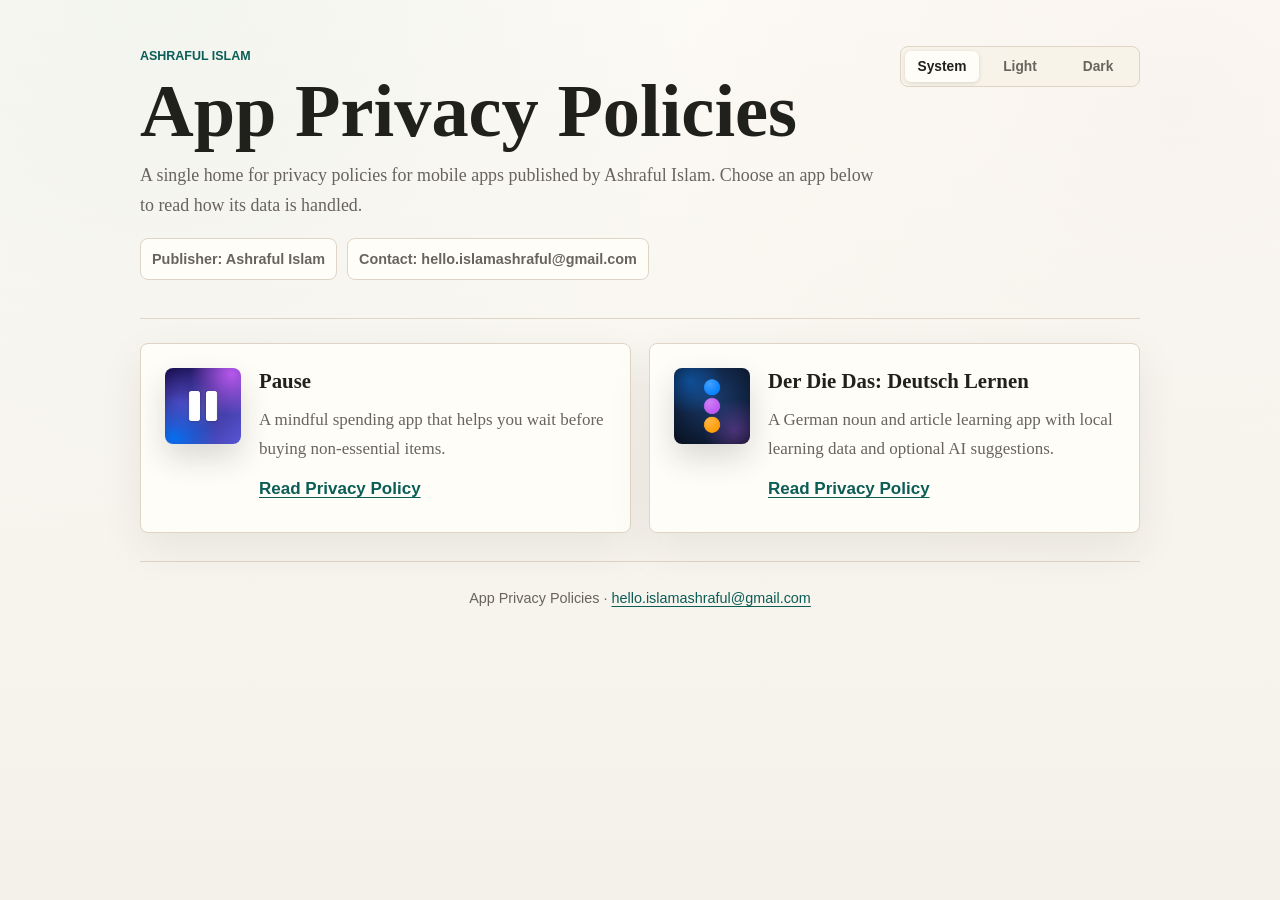
==== index.html @ 32242d3b "Init" ====
<!DOCTYPE html>
<html lang="en">
<head>
  <meta charset="UTF-8" />
  <meta name="viewport" content="width=device-width, initial-scale=1.0" />
  <meta name="description" content="Privacy policies for apps published by Ashraful Islam." />
  <title>App Privacy Policies | Ashraful Islam</title>
  <link rel="stylesheet" href="assets/styles.css" />
  <link rel="icon" href="assets/pause-icon.png" />
  <script>
    (function () {
      try {
        var savedTheme = localStorage.getItem("privacyPoliciesTheme");
        if (savedTheme === "light" || savedTheme === "dark") {
          document.documentElement.dataset.theme = savedTheme;
        }
      } catch (_error) {}
    })();
  </script>
</head>
<body>
  <main class="page">
    <header class="site-header">
      <div>
        <p class="eyebrow">Ashraful Islam</p>
        <h1>App Privacy Policies</h1>
        <p class="lead">
          A single home for privacy policies for mobile apps published by Ashraful Islam.
          Choose an app below to read how its data is handled.
        </p>
        <div class="meta-row" aria-label="Contact details">
          <span class="meta-pill">Publisher: Ashraful Islam</span>
          <span class="meta-pill">Contact: hello.islamashraful@gmail.com</span>
        </div>
      </div>
      <div class="theme-control" role="group" aria-label="Color theme">
        <button type="button" data-theme-option="system" aria-pressed="true">System</button>
        <button type="button" data-theme-option="light" aria-pressed="false">Light</button>
        <button type="button" data-theme-option="dark" aria-pressed="false">Dark</button>
      </div>
    </header>

    <section class="directory-grid" aria-label="Available privacy policies">
      <div class="app-card">
        <img src="assets/pause-icon.png" width="76" height="76" alt="Pause app icon" />
        <div>
          <h2>Pause</h2>
          <p>
            A mindful spending app that helps you wait before buying non-essential items.
          </p>
          <a class="app-card-link" href="pause/">Read Privacy Policy</a>
        </div>
      </div>

      <div class="app-card">
        <img src="assets/der-die-das-icon.png" width="76" height="76" alt="Der Die Das app icon" />
        <div>
          <h2>Der Die Das: Deutsch Lernen</h2>
          <p>
            A German noun and article learning app with local learning data and optional AI suggestions.
          </p>
          <a class="app-card-link" href="der-die-das/">Read Privacy Policy</a>
        </div>
      </div>
    </section>

    <footer class="footer">
      App Privacy Policies · <a href="mailto:hello.islamashraful@gmail.com">hello.islamashraful@gmail.com</a>
    </footer>
  </main>
  <script src="assets/theme.js"></script>
</body>
</html>
---- assets/styles.css ----
:root {
  color-scheme: light dark;
  --page: #f4f1ea;
  --paper: #fffdf8;
  --paper-soft: #f8f3e9;
  --ink: #20201d;
  --muted: #68645d;
  --line: #ded5c6;
  --accent: #0f766e;
  --accent-strong: #0b5d56;
  --accent-soft: #d9efe9;
  --rose: #9f3a4a;
  --blue: #315f91;
  --shadow: 0 28px 80px rgba(46, 39, 29, 0.13);
  --radius: 8px;
  --font-body: Charter, "Bitstream Charter", "Sitka Text", Cambria, serif;
  --font-ui: Avenir Next, Avenir, "Segoe UI", sans-serif;
}

:root[data-theme="dark"] {
  color-scheme: dark;
  --page: #181713;
  --paper: #24211c;
  --paper-soft: #1e1c18;
  --ink: #f5efe4;
  --muted: #b9b0a3;
  --line: #463f34;
  --accent: #75c7b5;
  --accent-strong: #a2dfd2;
  --accent-soft: #163c36;
  --rose: #e2909d;
  --blue: #9cc5ee;
  --shadow: 0 28px 80px rgba(0, 0, 0, 0.34);
}

@media (prefers-color-scheme: dark) {
  :root:not([data-theme="light"]) {
    color-scheme: dark;
    --page: #181713;
    --paper: #24211c;
    --paper-soft: #1e1c18;
    --ink: #f5efe4;
    --muted: #b9b0a3;
    --line: #463f34;
    --accent: #75c7b5;
    --accent-strong: #a2dfd2;
    --accent-soft: #163c36;
    --rose: #e2909d;
    --blue: #9cc5ee;
    --shadow: 0 28px 80px rgba(0, 0, 0, 0.34);
  }
}

*,
*::before,
*::after {
  box-sizing: border-box;
}

html {
  min-height: 100%;
  background: var(--page);
}

body {
  margin: 0;
  min-height: 100vh;
  color: var(--ink);
  background:
    linear-gradient(180deg, rgba(255, 253, 248, 0.72), rgba(244, 241, 234, 0.9)),
    radial-gradient(circle at 12% 0%, rgba(15, 118, 110, 0.14), transparent 34rem),
    radial-gradient(circle at 92% 12%, rgba(159, 58, 74, 0.11), transparent 32rem),
    var(--page);
  font-family: var(--font-body);
  font-size: 17px;
  line-height: 1.68;
}

:root[data-theme="dark"] body {
  background:
    linear-gradient(180deg, rgba(24, 23, 19, 0.92), rgba(24, 23, 19, 0.98)),
    radial-gradient(circle at 12% 0%, rgba(117, 199, 181, 0.12), transparent 34rem),
    radial-gradient(circle at 92% 12%, rgba(226, 144, 157, 0.1), transparent 32rem),
    var(--page);
}

@media (prefers-color-scheme: dark) {
  :root:not([data-theme="light"]) body {
    background:
      linear-gradient(180deg, rgba(24, 23, 19, 0.92), rgba(24, 23, 19, 0.98)),
      radial-gradient(circle at 12% 0%, rgba(117, 199, 181, 0.12), transparent 34rem),
      radial-gradient(circle at 92% 12%, rgba(226, 144, 157, 0.1), transparent 32rem),
      var(--page);
  }
}

a {
  color: var(--accent-strong);
  text-decoration-thickness: 0.08em;
  text-underline-offset: 0.18em;
}

a:hover {
  color: var(--rose);
}

.page {
  width: min(100%, 1040px);
  margin: 0 auto;
  padding: 46px 20px 56px;
}

.site-header {
  display: grid;
  grid-template-columns: 1fr auto;
  gap: 22px;
  align-items: start;
  padding-bottom: 28px;
}

.back-link,
.eyebrow,
.meta-label,
.summary-label,
.button-link,
.theme-control button,
.app-card-link {
  font-family: var(--font-ui);
}

.back-link {
  display: inline-flex;
  width: fit-content;
  margin-bottom: 18px;
  color: var(--muted);
  font-size: 0.92rem;
  font-weight: 700;
  text-decoration: none;
}

.back-link:hover {
  color: var(--accent-strong);
  text-decoration: underline;
}

.eyebrow {
  margin: 0 0 8px;
  color: var(--accent-strong);
  font-size: 0.78rem;
  font-weight: 800;
  letter-spacing: 0;
  text-transform: uppercase;
}

h1,
h2,
h3,
p {
  margin-top: 0;
}

h1 {
  max-width: 820px;
  margin-bottom: 12px;
  font-size: clamp(2.3rem, 6vw, 4.65rem);
  line-height: 0.98;
  letter-spacing: 0;
}

h2 {
  margin-bottom: 12px;
  font-size: 1.3rem;
  line-height: 1.25;
  letter-spacing: 0;
}

h3 {
  margin-bottom: 8px;
  font-size: 1.02rem;
  line-height: 1.3;
  letter-spacing: 0;
}

.lead {
  max-width: 760px;
  margin-bottom: 0;
  color: var(--muted);
  font-size: 1.12rem;
}

.theme-control {
  display: inline-grid;
  grid-template-columns: repeat(3, 1fr);
  gap: 4px;
  padding: 4px;
  border: 1px solid var(--line);
  border-radius: var(--radius);
  background: color-mix(in srgb, var(--paper-soft) 84%, transparent);
}

.theme-control button {
  min-width: 74px;
  border: 0;
  border-radius: 6px;
  padding: 8px 10px;
  color: var(--muted);
  background: transparent;
  font-size: 0.86rem;
  font-weight: 800;
  cursor: pointer;
}

.theme-control button[aria-pressed="true"] {
  color: var(--ink);
  background: var(--paper);
  box-shadow: 0 1px 4px rgba(0, 0, 0, 0.13);
}

.theme-control button:focus-visible,
a:focus-visible {
  outline: 2px solid var(--accent);
  outline-offset: 3px;
}

.surface {
  overflow: hidden;
  border: 1px solid var(--line);
  border-radius: var(--radius);
  background: color-mix(in srgb, var(--paper) 96%, transparent);
  box-shadow: var(--shadow);
}

.directory-grid {
  display: grid;
  grid-template-columns: repeat(2, minmax(0, 1fr));
  gap: 18px;
  margin-top: 30px;
}

.app-card {
  display: grid;
  grid-template-columns: auto 1fr;
  gap: 18px;
  padding: 24px;
  min-height: 190px;
  border: 1px solid var(--line);
  border-radius: var(--radius);
  background: var(--paper);
  color: inherit;
  box-shadow: 0 16px 44px rgba(46, 39, 29, 0.08);
}

.app-card:hover {
  border-color: color-mix(in srgb, var(--accent) 48%, var(--line));
  color: inherit;
  transform: translateY(-1px);
}

.app-card img,
.policy-icon {
  width: 76px;
  height: 76px;
  border-radius: 8px;
  box-shadow: 0 14px 30px rgba(32, 32, 29, 0.16);
}

.app-card p {
  margin-bottom: 12px;
  color: var(--muted);
}

.app-card-link {
  color: var(--accent-strong);
  font-weight: 800;
}

.policy-hero {
  display: grid;
  grid-template-columns: auto 1fr;
  gap: 20px;
  align-items: center;
  padding-bottom: 28px;
}

.policy-card {
  margin-top: 4px;
}

.summary {
  display: grid;
  grid-template-columns: repeat(3, 1fr);
  border-bottom: 1px solid var(--line);
  background: var(--paper-soft);
}

.summary-item {
  padding: 18px 20px;
  border-right: 1px solid var(--line);
}

.summary-item:last-child {
  border-right: 0;
}

.summary-label {
  display: block;
  color: var(--muted);
  font-size: 0.78rem;
  font-weight: 800;
}

.summary-value {
  display: block;
  margin-top: 2px;
  color: var(--ink);
  font-weight: 800;
}

.policy-content {
  padding: 36px;
}

.notice {
  display: inline-flex;
  align-items: center;
  gap: 9px;
  margin-bottom: 22px;
  border-radius: var(--radius);
  padding: 9px 12px;
  background: var(--accent-soft);
  color: var(--accent-strong);
  font-family: var(--font-ui);
  font-size: 0.9rem;
  font-weight: 800;
}

.notice::before {
  content: "";
  width: 9px;
  height: 9px;
  flex: 0 0 auto;
  border-radius: 999px;
  background: var(--accent);
}

section {
  margin-top: 24px;
  padding-top: 24px;
  border-top: 1px solid var(--line);
}

section:first-of-type {
  margin-top: 10px;
}

ul {
  margin: 10px 0 0;
  padding-left: 1.25rem;
}

li {
  margin-bottom: 9px;
  padding-left: 3px;
}

.meta-row {
  display: flex;
  flex-wrap: wrap;
  gap: 10px;
  margin-top: 18px;
}

.meta-pill {
  border: 1px solid var(--line);
  border-radius: var(--radius);
  padding: 8px 11px;
  background: var(--paper);
  color: var(--muted);
  font-family: var(--font-ui);
  font-size: 0.9rem;
  font-weight: 700;
}

.footer {
  margin-top: 28px;
  padding-top: 24px;
  border-top: 1px solid var(--line);
  color: var(--muted);
  font-family: var(--font-ui);
  font-size: 0.9rem;
  text-align: center;
}

@media (max-width: 760px) {
  body {
    font-size: 16px;
  }

  .page {
    padding: 28px 14px 40px;
  }

  .site-header,
  .policy-hero,
  .directory-grid {
    grid-template-columns: 1fr;
  }

  .theme-control {
    width: 100%;
  }

  .theme-control button {
    min-width: 0;
  }

  .directory-grid {
    gap: 14px;
  }

  .app-card {
    grid-template-columns: 1fr;
    min-height: auto;
    padding: 20px;
  }

  .summary {
    grid-template-columns: 1fr;
  }

  .summary-item {
    border-right: 0;
    border-bottom: 1px solid var(--line);
  }

  .summary-item:last-child {
    border-bottom: 0;
  }

  .policy-content {
    padding: 24px 18px;
  }
}
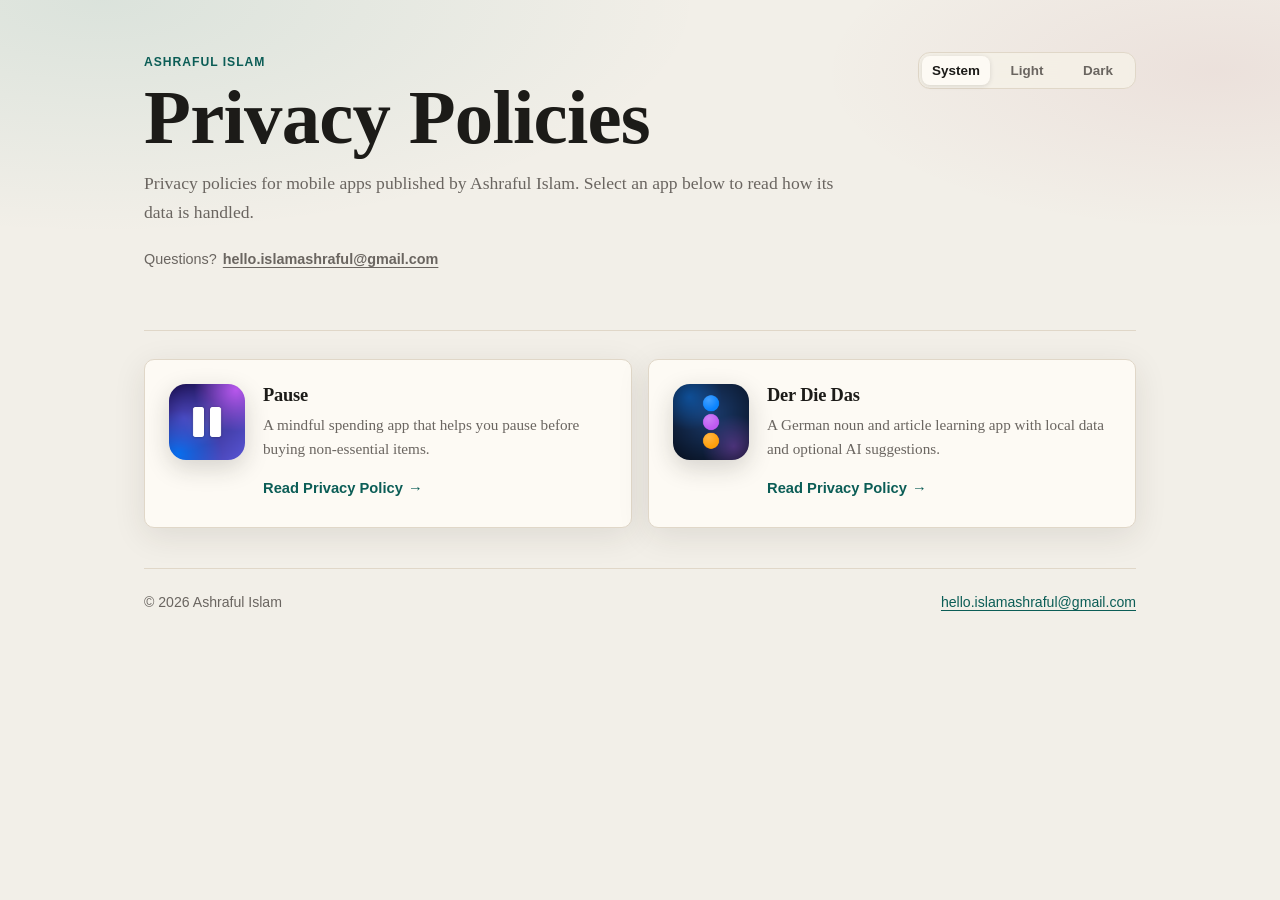
==== commit 595f33db: "Update privacy policy content and improve site structure. Changed header titles for clarity, added c" ====
--- a/index.html
+++ b/index.html
@@ -23,15 +23,15 @@
     <header class="site-header">
       <div>
         <p class="eyebrow">Ashraful Islam</p>
-        <h1>App Privacy Policies</h1>
+        <h1>Privacy Policies</h1>
         <p class="lead">
-          A single home for privacy policies for mobile apps published by Ashraful Islam.
-          Choose an app below to read how its data is handled.
+          Privacy policies for mobile apps published by Ashraful Islam.
+          Select an app below to read how its data is handled.
         </p>
-        <div class="meta-row" aria-label="Contact details">
-          <span class="meta-pill">Publisher: Ashraful Islam</span>
-          <span class="meta-pill">Contact: hello.islamashraful@gmail.com</span>
-        </div>
+        <p class="contact-row">
+          Questions?
+          <a href="mailto:hello.islamashraful@gmail.com">hello.islamashraful@gmail.com</a>
+        </p>
       </div>
       <div class="theme-control" role="group" aria-label="Color theme">
         <button type="button" data-theme-option="system" aria-pressed="true">System</button>
@@ -45,27 +45,28 @@
         <img src="assets/pause-icon.png" width="76" height="76" alt="Pause app icon" />
         <div>
           <h2>Pause</h2>
-          <p>
-            A mindful spending app that helps you wait before buying non-essential items.
-          </p>
-          <a class="app-card-link" href="pause/">Read Privacy Policy</a>
+          <p>A mindful spending app that helps you pause before buying non-essential items.</p>
+          <a class="app-card-link" href="pause/">
+            Read Privacy Policy <span class="arrow" aria-hidden="true">→</span>
+          </a>
         </div>
       </div>
 
       <div class="app-card">
         <img src="assets/der-die-das-icon.png" width="76" height="76" alt="Der Die Das app icon" />
         <div>
-          <h2>Der Die Das: Deutsch Lernen</h2>
-          <p>
-            A German noun and article learning app with local learning data and optional AI suggestions.
-          </p>
-          <a class="app-card-link" href="der-die-das/">Read Privacy Policy</a>
+          <h2>Der Die Das</h2>
+          <p>A German noun and article learning app with local data and optional AI suggestions.</p>
+          <a class="app-card-link" href="der-die-das/">
+            Read Privacy Policy <span class="arrow" aria-hidden="true">→</span>
+          </a>
         </div>
       </div>
     </section>
 
-    <footer class="footer">
-      App Privacy Policies · <a href="mailto:hello.islamashraful@gmail.com">hello.islamashraful@gmail.com</a>
+    <footer class="site-footer">
+      <span>© 2026 Ashraful Islam</span>
+      <a href="mailto:hello.islamashraful@gmail.com">hello.islamashraful@gmail.com</a>
     </footer>
   </main>
   <script src="assets/theme.js"></script>
--- a/assets/styles.css
+++ b/assets/styles.css
@@ -1,53 +1,56 @@
 :root {
   color-scheme: light dark;
-  --page: #f4f1ea;
-  --paper: #fffdf8;
-  --paper-soft: #f8f3e9;
-  --ink: #20201d;
-  --muted: #68645d;
-  --line: #ded5c6;
+  --page: #f2efe8;
+  --paper: #fdfaf4;
+  --paper-soft: #f6f2e8;
+  --ink: #1c1b18;
+  --muted: #6a6560;
+  --line: #e0d7c8;
   --accent: #0f766e;
   --accent-strong: #0b5d56;
-  --accent-soft: #d9efe9;
+  --accent-soft: #daeee9;
   --rose: #9f3a4a;
-  --blue: #315f91;
-  --shadow: 0 28px 80px rgba(46, 39, 29, 0.13);
-  --radius: 8px;
+  --shadow-sm: 0 2px 8px rgba(46, 39, 29, 0.07);
+  --shadow-md: 0 8px 32px rgba(46, 39, 29, 0.1);
+  --shadow-lg: 0 24px 72px rgba(46, 39, 29, 0.12);
+  --radius: 10px;
   --font-body: Charter, "Bitstream Charter", "Sitka Text", Cambria, serif;
   --font-ui: Avenir Next, Avenir, "Segoe UI", sans-serif;
 }
 
 :root[data-theme="dark"] {
   color-scheme: dark;
-  --page: #181713;
-  --paper: #24211c;
-  --paper-soft: #1e1c18;
-  --ink: #f5efe4;
-  --muted: #b9b0a3;
-  --line: #463f34;
-  --accent: #75c7b5;
-  --accent-strong: #a2dfd2;
-  --accent-soft: #163c36;
-  --rose: #e2909d;
-  --blue: #9cc5ee;
-  --shadow: 0 28px 80px rgba(0, 0, 0, 0.34);
+  --page: #161512;
+  --paper: #211f1a;
+  --paper-soft: #1b1916;
+  --ink: #f2ece0;
+  --muted: #b5ada0;
+  --line: #3e3830;
+  --accent: #6dc4b2;
+  --accent-strong: #95d9cc;
+  --accent-soft: #14352f;
+  --rose: #de8d9b;
+  --shadow-sm: 0 2px 8px rgba(0, 0, 0, 0.2);
+  --shadow-md: 0 8px 32px rgba(0, 0, 0, 0.28);
+  --shadow-lg: 0 24px 72px rgba(0, 0, 0, 0.38);
 }
 
 @media (prefers-color-scheme: dark) {
   :root:not([data-theme="light"]) {
     color-scheme: dark;
-    --page: #181713;
-    --paper: #24211c;
-    --paper-soft: #1e1c18;
-    --ink: #f5efe4;
-    --muted: #b9b0a3;
-    --line: #463f34;
-    --accent: #75c7b5;
-    --accent-strong: #a2dfd2;
-    --accent-soft: #163c36;
-    --rose: #e2909d;
-    --blue: #9cc5ee;
-    --shadow: 0 28px 80px rgba(0, 0, 0, 0.34);
+    --page: #161512;
+    --paper: #211f1a;
+    --paper-soft: #1b1916;
+    --ink: #f2ece0;
+    --muted: #b5ada0;
+    --line: #3e3830;
+    --accent: #6dc4b2;
+    --accent-strong: #95d9cc;
+    --accent-soft: #14352f;
+    --rose: #de8d9b;
+    --shadow-sm: 0 2px 8px rgba(0, 0, 0, 0.2);
+    --shadow-md: 0 8px 32px rgba(0, 0, 0, 0.28);
+    --shadow-lg: 0 24px 72px rgba(0, 0, 0, 0.38);
   }
 }
 
@@ -67,62 +70,76 @@
   min-height: 100vh;
   color: var(--ink);
   background:
-    linear-gradient(180deg, rgba(255, 253, 248, 0.72), rgba(244, 241, 234, 0.9)),
-    radial-gradient(circle at 12% 0%, rgba(15, 118, 110, 0.14), transparent 34rem),
-    radial-gradient(circle at 92% 12%, rgba(159, 58, 74, 0.11), transparent 32rem),
+    radial-gradient(ellipse 90% 50% at 8% 0%, rgba(15, 118, 110, 0.1), transparent 52%),
+    radial-gradient(ellipse 70% 40% at 95% 8%, rgba(159, 58, 74, 0.08), transparent 44%),
     var(--page);
   font-family: var(--font-body);
   font-size: 17px;
-  line-height: 1.68;
-}
-
-:root[data-theme="dark"] body {
-  background:
-    linear-gradient(180deg, rgba(24, 23, 19, 0.92), rgba(24, 23, 19, 0.98)),
-    radial-gradient(circle at 12% 0%, rgba(117, 199, 181, 0.12), transparent 34rem),
-    radial-gradient(circle at 92% 12%, rgba(226, 144, 157, 0.1), transparent 32rem),
-    var(--page);
-}
-
+  line-height: 1.7;
+}
+
+:root[data-theme="dark"] body,
 @media (prefers-color-scheme: dark) {
   :root:not([data-theme="light"]) body {
     background:
-      linear-gradient(180deg, rgba(24, 23, 19, 0.92), rgba(24, 23, 19, 0.98)),
-      radial-gradient(circle at 12% 0%, rgba(117, 199, 181, 0.12), transparent 34rem),
-      radial-gradient(circle at 92% 12%, rgba(226, 144, 157, 0.1), transparent 32rem),
+      radial-gradient(ellipse 90% 50% at 8% 0%, rgba(109, 196, 178, 0.08), transparent 52%),
+      radial-gradient(ellipse 70% 40% at 95% 8%, rgba(222, 141, 155, 0.07), transparent 44%),
       var(--page);
   }
 }
 
+:root[data-theme="dark"] body {
+  background:
+    radial-gradient(ellipse 90% 50% at 8% 0%, rgba(109, 196, 178, 0.08), transparent 52%),
+    radial-gradient(ellipse 70% 40% at 95% 8%, rgba(222, 141, 155, 0.07), transparent 44%),
+    var(--page);
+}
+
 a {
   color: var(--accent-strong);
   text-decoration-thickness: 0.08em;
-  text-underline-offset: 0.18em;
+  text-underline-offset: 0.2em;
+  transition: color 0.15s ease;
 }
 
 a:hover {
   color: var(--rose);
 }
+
+code {
+  font-family: ui-monospace, "SF Mono", "Fira Code", Menlo, monospace;
+  font-size: 0.86em;
+  padding: 2px 6px;
+  border-radius: 5px;
+  background: var(--paper-soft);
+  border: 1px solid var(--line);
+  color: var(--ink);
+}
+
+/* ── Layout ─────────────────────────────────────────────── */
 
 .page {
   width: min(100%, 1040px);
   margin: 0 auto;
-  padding: 46px 20px 56px;
-}
+  padding: 52px 24px 64px;
+}
+
+/* ── Site header ─────────────────────────────────────────── */
 
 .site-header {
   display: grid;
   grid-template-columns: 1fr auto;
-  gap: 22px;
+  gap: 24px;
   align-items: start;
-  padding-bottom: 28px;
-}
+  padding-bottom: 32px;
+}
+
+/* ── Typography ──────────────────────────────────────────── */
 
 .back-link,
 .eyebrow,
 .meta-label,
 .summary-label,
-.button-link,
 .theme-control button,
 .app-card-link {
   font-family: var(--font-ui);
@@ -130,25 +147,33 @@
 
 .back-link {
   display: inline-flex;
+  align-items: center;
+  gap: 6px;
   width: fit-content;
-  margin-bottom: 18px;
-  color: var(--muted);
-  font-size: 0.92rem;
+  margin-bottom: 20px;
+  color: var(--muted);
+  font-size: 0.88rem;
   font-weight: 700;
   text-decoration: none;
+  transition: color 0.15s ease;
+}
+
+.back-link::before {
+  content: "←";
+  font-size: 1em;
+  line-height: 1;
 }
 
 .back-link:hover {
   color: var(--accent-strong);
-  text-decoration: underline;
 }
 
 .eyebrow {
   margin: 0 0 8px;
   color: var(--accent-strong);
-  font-size: 0.78rem;
+  font-size: 0.76rem;
   font-weight: 800;
-  letter-spacing: 0;
+  letter-spacing: 0.08em;
   text-transform: uppercase;
 }
 
@@ -161,130 +186,205 @@
 
 h1 {
   max-width: 820px;
-  margin-bottom: 12px;
-  font-size: clamp(2.3rem, 6vw, 4.65rem);
-  line-height: 0.98;
-  letter-spacing: 0;
+  margin-bottom: 14px;
+  font-size: clamp(2.4rem, 6vw, 4.8rem);
+  line-height: 0.97;
+  letter-spacing: -0.01em;
 }
 
 h2 {
-  margin-bottom: 12px;
-  font-size: 1.3rem;
+  margin-bottom: 10px;
+  font-size: 1.28rem;
   line-height: 1.25;
-  letter-spacing: 0;
+  letter-spacing: -0.01em;
 }
 
 h3 {
-  margin-bottom: 8px;
-  font-size: 1.02rem;
-  line-height: 1.3;
-  letter-spacing: 0;
+  margin-bottom: 6px;
+  font-size: 1rem;
+  font-weight: 700;
+  line-height: 1.35;
+  color: var(--ink);
 }
 
 .lead {
-  max-width: 760px;
+  max-width: 720px;
   margin-bottom: 0;
   color: var(--muted);
-  font-size: 1.12rem;
-}
+  font-size: 1.1rem;
+  line-height: 1.65;
+}
+
+/* ── Theme switcher ──────────────────────────────────────── */
 
 .theme-control {
   display: inline-grid;
   grid-template-columns: repeat(3, 1fr);
-  gap: 4px;
-  padding: 4px;
+  gap: 3px;
+  padding: 3px;
   border: 1px solid var(--line);
-  border-radius: var(--radius);
-  background: color-mix(in srgb, var(--paper-soft) 84%, transparent);
+  border-radius: calc(var(--radius) + 2px);
+  background: color-mix(in srgb, var(--paper-soft) 80%, transparent);
+  backdrop-filter: blur(8px);
 }
 
 .theme-control button {
-  min-width: 74px;
+  min-width: 68px;
   border: 0;
-  border-radius: 6px;
-  padding: 8px 10px;
+  border-radius: 8px;
+  padding: 7px 10px;
   color: var(--muted);
   background: transparent;
-  font-size: 0.86rem;
+  font-size: 0.84rem;
   font-weight: 800;
   cursor: pointer;
+  transition: background 0.15s ease, color 0.15s ease, box-shadow 0.15s ease;
 }
 
 .theme-control button[aria-pressed="true"] {
   color: var(--ink);
   background: var(--paper);
-  box-shadow: 0 1px 4px rgba(0, 0, 0, 0.13);
+  box-shadow: 0 1px 5px rgba(0, 0, 0, 0.12);
 }
 
 .theme-control button:focus-visible,
 a:focus-visible {
   outline: 2px solid var(--accent);
   outline-offset: 3px;
-}
+  border-radius: 3px;
+}
+
+/* ── Surface / card shell ────────────────────────────────── */
 
 .surface {
   overflow: hidden;
   border: 1px solid var(--line);
   border-radius: var(--radius);
-  background: color-mix(in srgb, var(--paper) 96%, transparent);
-  box-shadow: var(--shadow);
-}
+  background: color-mix(in srgb, var(--paper) 97%, transparent);
+  box-shadow: var(--shadow-lg);
+}
+
+/* ── Home — directory grid ───────────────────────────────── */
 
 .directory-grid {
   display: grid;
   grid-template-columns: repeat(2, minmax(0, 1fr));
-  gap: 18px;
-  margin-top: 30px;
+  gap: 16px;
+  margin-top: 32px;
 }
 
 .app-card {
+  position: relative;
   display: grid;
   grid-template-columns: auto 1fr;
   gap: 18px;
+  align-items: start;
   padding: 24px;
-  min-height: 190px;
   border: 1px solid var(--line);
   border-radius: var(--radius);
   background: var(--paper);
   color: inherit;
-  box-shadow: 0 16px 44px rgba(46, 39, 29, 0.08);
+  box-shadow: var(--shadow-md);
+  transition:
+    transform 0.2s ease,
+    box-shadow 0.2s ease,
+    border-color 0.2s ease;
 }
 
 .app-card:hover {
-  border-color: color-mix(in srgb, var(--accent) 48%, var(--line));
+  transform: translateY(-2px);
+  box-shadow: var(--shadow-lg);
+  border-color: color-mix(in srgb, var(--accent) 40%, var(--line));
   color: inherit;
-  transform: translateY(-1px);
 }
 
 .app-card img,
 .policy-icon {
   width: 76px;
   height: 76px;
-  border-radius: 8px;
-  box-shadow: 0 14px 30px rgba(32, 32, 29, 0.16);
+  border-radius: 17px;
+  box-shadow: 0 8px 24px rgba(32, 32, 29, 0.18);
+  flex-shrink: 0;
+}
+
+.app-card h2 {
+  margin-bottom: 6px;
+  font-size: 1.15rem;
 }
 
 .app-card p {
-  margin-bottom: 12px;
-  color: var(--muted);
+  margin-bottom: 14px;
+  color: var(--muted);
+  font-size: 0.95rem;
+  line-height: 1.55;
 }
 
 .app-card-link {
+  display: inline-flex;
+  align-items: center;
+  gap: 5px;
   color: var(--accent-strong);
   font-weight: 800;
-}
+  font-size: 0.92rem;
+  text-decoration: none;
+  transition: gap 0.15s ease, color 0.15s ease;
+}
+
+.app-card-link::after {
+  content: "";
+  position: absolute;
+  inset: 0;
+  border-radius: var(--radius);
+}
+
+.app-card-link .arrow {
+  transition: transform 0.15s ease;
+}
+
+.app-card:hover .app-card-link {
+  color: var(--accent-strong);
+}
+
+.app-card:hover .arrow {
+  transform: translateX(3px);
+}
+
+/* ── Home — contact row ──────────────────────────────────── */
+
+.contact-row {
+  display: flex;
+  align-items: center;
+  gap: 6px;
+  margin-top: 20px;
+  color: var(--muted);
+  font-family: var(--font-ui);
+  font-size: 0.9rem;
+}
+
+.contact-row a {
+  color: var(--muted);
+  font-weight: 700;
+}
+
+.contact-row a:hover {
+  color: var(--accent-strong);
+}
+
+/* ── Policy page — hero ──────────────────────────────────── */
 
 .policy-hero {
   display: grid;
   grid-template-columns: auto 1fr;
-  gap: 20px;
-  align-items: center;
-  padding-bottom: 28px;
+  gap: 22px;
+  align-items: center;
+  padding-bottom: 32px;
 }
 
 .policy-card {
   margin-top: 4px;
 }
+
+/* ── Policy page — summary strip ────────────────────────── */
 
 .summary {
   display: grid;
@@ -294,7 +394,7 @@
 }
 
 .summary-item {
-  padding: 18px 20px;
+  padding: 16px 22px;
   border-right: 1px solid var(--line);
 }
 
@@ -305,91 +405,110 @@
 .summary-label {
   display: block;
   color: var(--muted);
-  font-size: 0.78rem;
+  font-size: 0.75rem;
   font-weight: 800;
+  letter-spacing: 0.06em;
+  text-transform: uppercase;
 }
 
 .summary-value {
-  display: block;
-  margin-top: 2px;
+  display: flex;
+  align-items: center;
+  gap: 7px;
+  margin-top: 4px;
   color: var(--ink);
+  font-family: var(--font-ui);
+  font-size: 0.92rem;
   font-weight: 800;
 }
 
+.summary-value::before {
+  content: "";
+  width: 8px;
+  height: 8px;
+  flex: 0 0 8px;
+  border-radius: 999px;
+  background: var(--accent);
+  opacity: 0.7;
+}
+
+/* ── Policy page — body ──────────────────────────────────── */
+
 .policy-content {
-  padding: 36px;
+  padding: 36px 40px 40px;
 }
 
 .notice {
   display: inline-flex;
   align-items: center;
-  gap: 9px;
-  margin-bottom: 22px;
+  gap: 8px;
+  margin-bottom: 24px;
   border-radius: var(--radius);
-  padding: 9px 12px;
+  padding: 9px 13px;
   background: var(--accent-soft);
   color: var(--accent-strong);
   font-family: var(--font-ui);
-  font-size: 0.9rem;
+  font-size: 0.88rem;
   font-weight: 800;
+  line-height: 1.3;
 }
 
 .notice::before {
   content: "";
-  width: 9px;
-  height: 9px;
-  flex: 0 0 auto;
+  width: 8px;
+  height: 8px;
+  flex: 0 0 8px;
   border-radius: 999px;
   background: var(--accent);
 }
 
 section {
-  margin-top: 24px;
-  padding-top: 24px;
+  margin-top: 28px;
+  padding-top: 28px;
   border-top: 1px solid var(--line);
 }
 
 section:first-of-type {
-  margin-top: 10px;
+  margin-top: 12px;
 }
 
 ul {
   margin: 10px 0 0;
-  padding-left: 1.25rem;
+  padding-left: 1.2rem;
 }
 
 li {
-  margin-bottom: 9px;
-  padding-left: 3px;
-}
-
-.meta-row {
+  margin-bottom: 8px;
+  padding-left: 4px;
+}
+
+/* ── Footer ──────────────────────────────────────────────── */
+
+.footer {
+  margin-top: 32px;
+  padding-top: 22px;
+  border-top: 1px solid var(--line);
+  color: var(--muted);
+  font-family: var(--font-ui);
+  font-size: 0.88rem;
+  text-align: center;
+}
+
+.site-footer {
+  margin-top: 40px;
+  padding-top: 22px;
+  border-top: 1px solid var(--line);
   display: flex;
+  align-items: center;
+  justify-content: space-between;
+  gap: 16px;
   flex-wrap: wrap;
-  gap: 10px;
-  margin-top: 18px;
-}
-
-.meta-pill {
-  border: 1px solid var(--line);
-  border-radius: var(--radius);
-  padding: 8px 11px;
-  background: var(--paper);
   color: var(--muted);
   font-family: var(--font-ui);
-  font-size: 0.9rem;
-  font-weight: 700;
-}
-
-.footer {
-  margin-top: 28px;
-  padding-top: 24px;
-  border-top: 1px solid var(--line);
-  color: var(--muted);
-  font-family: var(--font-ui);
-  font-size: 0.9rem;
-  text-align: center;
-}
+  font-size: 0.88rem;
+}
+
+/* ── Responsive ──────────────────────────────────────────── */
 
 @media (max-width: 760px) {
   body {
@@ -397,30 +516,34 @@
   }
 
   .page {
-    padding: 28px 14px 40px;
-  }
-
-  .site-header,
-  .policy-hero,
+    padding: 28px 16px 48px;
+  }
+
+  .site-header {
+    grid-template-columns: 1fr;
+  }
+
+  .policy-hero {
+    grid-template-columns: auto 1fr;
+    align-items: center;
+    gap: 16px;
+  }
+
+  .theme-control {
+    width: 100%;
+  }
+
+  .theme-control button {
+    min-width: 0;
+  }
+
   .directory-grid {
     grid-template-columns: 1fr;
-  }
-
-  .theme-control {
-    width: 100%;
-  }
-
-  .theme-control button {
-    min-width: 0;
-  }
-
-  .directory-grid {
-    gap: 14px;
+    gap: 12px;
+    margin-top: 24px;
   }
 
   .app-card {
-    grid-template-columns: 1fr;
-    min-height: auto;
     padding: 20px;
   }
 
@@ -438,6 +561,12 @@
   }
 
   .policy-content {
-    padding: 24px 18px;
-  }
-}
+    padding: 24px 20px 28px;
+  }
+
+  .site-footer {
+    flex-direction: column;
+    align-items: flex-start;
+    gap: 6px;
+  }
+}
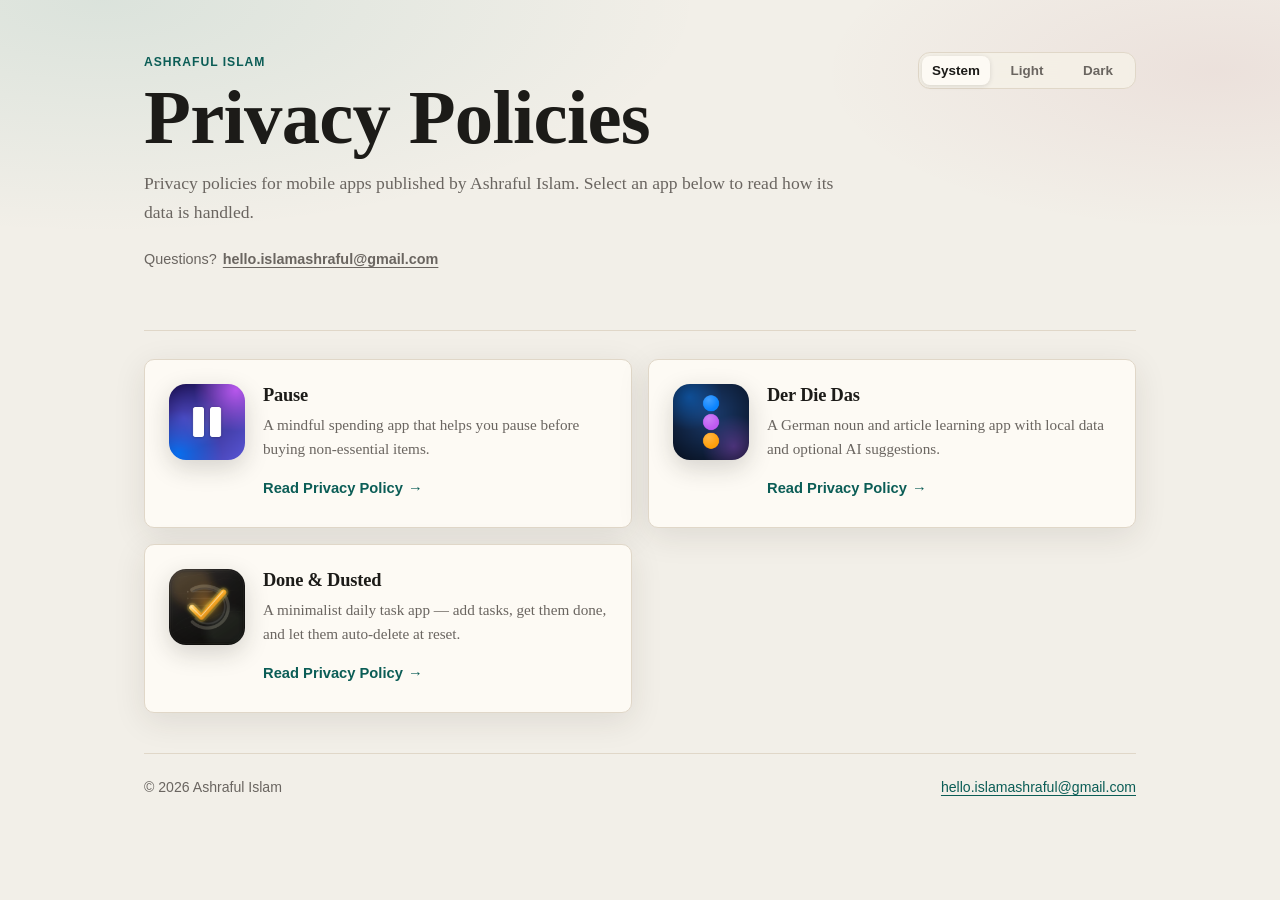
==== commit 1bc4d214: "Done and dusted app PP" ====
--- a/index.html
+++ b/index.html
@@ -62,6 +62,17 @@
           </a>
         </div>
       </div>
+
+      <div class="app-card">
+        <img src="assets/done-and-dusted-icon.png" width="76" height="76" alt="Done &amp; Dusted app icon" />
+        <div>
+          <h2>Done &amp; Dusted</h2>
+          <p>A minimalist daily task app — add tasks, get them done, and let them auto-delete at reset.</p>
+          <a class="app-card-link" href="done-and-dusted/">
+            Read Privacy Policy <span class="arrow" aria-hidden="true">→</span>
+          </a>
+        </div>
+      </div>
     </section>
 
     <footer class="site-footer">
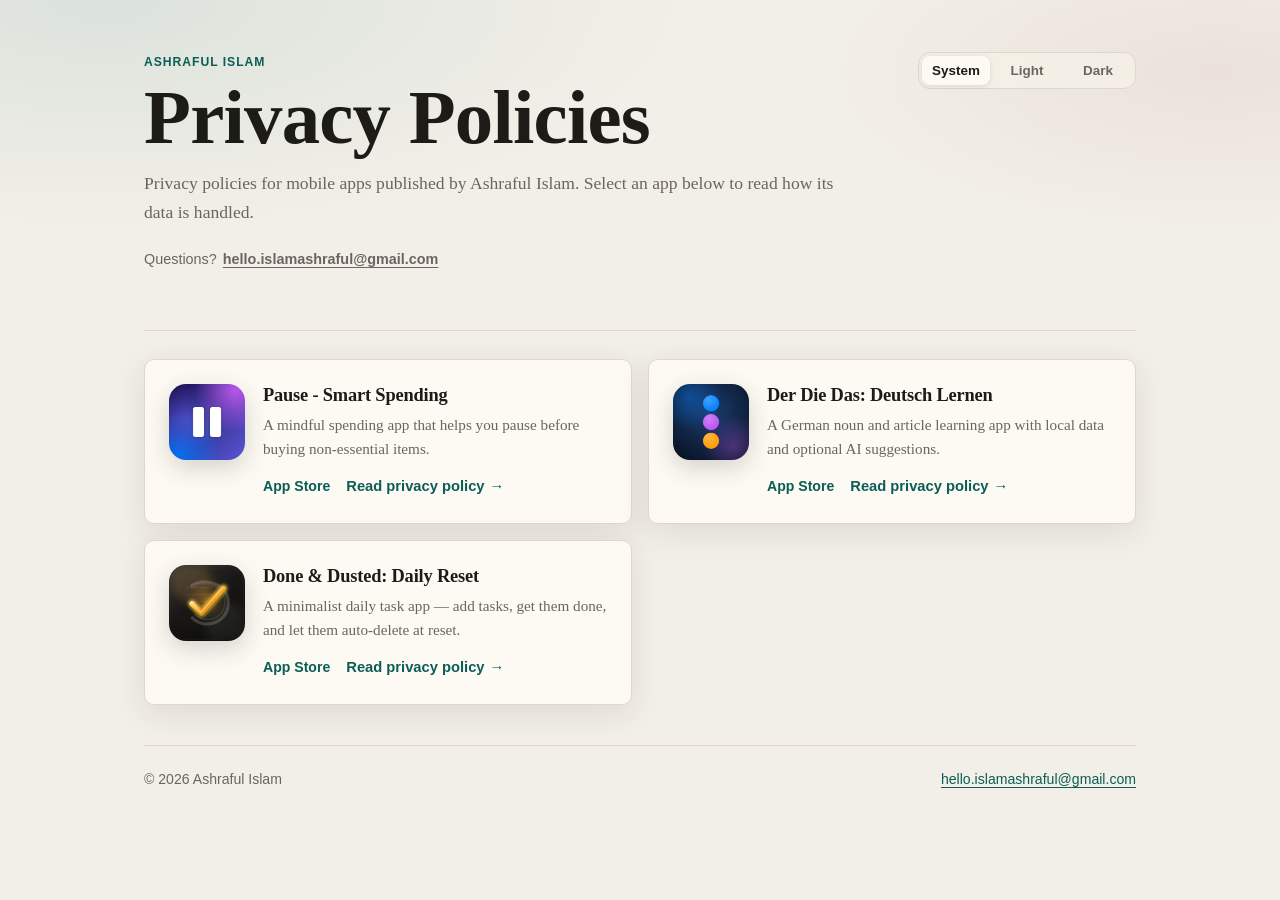
==== commit da38b0bc: "Update appnames, links for appstore apps" ====
--- a/index.html
+++ b/index.html
@@ -42,35 +42,83 @@
 
     <section class="directory-grid" aria-label="Available privacy policies">
       <div class="app-card">
-        <img src="assets/pause-icon.png" width="76" height="76" alt="Pause app icon" />
+        <a
+          class="app-card-icon-link"
+          href="https://apps.apple.com/app/id6763107241"
+          target="_blank"
+          rel="noopener noreferrer"
+          aria-label="Pause - Smart Spending on the App Store"
+        >
+          <img src="assets/pause-icon.png" width="76" height="76" alt="" />
+        </a>
         <div>
-          <h2>Pause</h2>
+          <h2>Pause - Smart Spending</h2>
           <p>A mindful spending app that helps you pause before buying non-essential items.</p>
-          <a class="app-card-link" href="pause/">
-            Read Privacy Policy <span class="arrow" aria-hidden="true">→</span>
-          </a>
+          <div class="app-card-actions">
+            <a
+              class="app-store-link"
+              href="https://apps.apple.com/app/id6763107241"
+              target="_blank"
+              rel="noopener noreferrer"
+              >App Store</a>
+            <a class="app-card-link" href="pause/">
+              Read privacy policy <span class="arrow" aria-hidden="true">→</span>
+            </a>
+          </div>
         </div>
       </div>
 
       <div class="app-card">
-        <img src="assets/der-die-das-icon.png" width="76" height="76" alt="Der Die Das app icon" />
+        <a
+          class="app-card-icon-link"
+          href="https://apps.apple.com/app/id6762269039"
+          target="_blank"
+          rel="noopener noreferrer"
+          aria-label="Der Die Das: Deutsch Lernen on the App Store"
+        >
+          <img src="assets/der-die-das-icon.png" width="76" height="76" alt="" />
+        </a>
         <div>
-          <h2>Der Die Das</h2>
+          <h2>Der Die Das: Deutsch Lernen</h2>
           <p>A German noun and article learning app with local data and optional AI suggestions.</p>
-          <a class="app-card-link" href="der-die-das/">
-            Read Privacy Policy <span class="arrow" aria-hidden="true">→</span>
-          </a>
+          <div class="app-card-actions">
+            <a
+              class="app-store-link"
+              href="https://apps.apple.com/app/id6762269039"
+              target="_blank"
+              rel="noopener noreferrer"
+              >App Store</a>
+            <a class="app-card-link" href="der-die-das/">
+              Read privacy policy <span class="arrow" aria-hidden="true">→</span>
+            </a>
+          </div>
         </div>
       </div>
 
       <div class="app-card">
-        <img src="assets/done-and-dusted-icon.png" width="76" height="76" alt="Done &amp; Dusted app icon" />
+        <a
+          class="app-card-icon-link"
+          href="https://apps.apple.com/app/id6763887989"
+          target="_blank"
+          rel="noopener noreferrer"
+          aria-label="Done &amp; Dusted: Daily Reset on the App Store"
+        >
+          <img src="assets/done-and-dusted-icon.png" width="76" height="76" alt="" />
+        </a>
         <div>
-          <h2>Done &amp; Dusted</h2>
+          <h2>Done &amp; Dusted: Daily Reset</h2>
           <p>A minimalist daily task app — add tasks, get them done, and let them auto-delete at reset.</p>
-          <a class="app-card-link" href="done-and-dusted/">
-            Read Privacy Policy <span class="arrow" aria-hidden="true">→</span>
-          </a>
+          <div class="app-card-actions">
+            <a
+              class="app-store-link"
+              href="https://apps.apple.com/app/id6763887989"
+              target="_blank"
+              rel="noopener noreferrer"
+              >App Store</a>
+            <a class="app-card-link" href="done-and-dusted/">
+              Read privacy policy <span class="arrow" aria-hidden="true">→</span>
+            </a>
+          </div>
         </div>
       </div>
     </section>
--- a/assets/styles.css
+++ b/assets/styles.css
@@ -299,6 +299,7 @@
 }
 
 .app-card img,
+.app-card-icon-link img,
 .policy-icon {
   width: 76px;
   height: 76px;
@@ -307,6 +308,35 @@
   flex-shrink: 0;
 }
 
+.app-card-icon-link {
+  display: block;
+  line-height: 0;
+  border-radius: 17px;
+  flex-shrink: 0;
+}
+
+.app-card-icon-link:focus-visible {
+  outline: 2px solid var(--accent-strong);
+  outline-offset: 3px;
+}
+
+.app-card-actions {
+  display: flex;
+  flex-wrap: wrap;
+  align-items: center;
+  gap: 10px 16px;
+  margin: 0;
+}
+
+.app-card-actions .app-store-link {
+  position: relative;
+  z-index: 1;
+  font-family: var(--font-ui);
+  font-size: 0.88rem;
+  font-weight: 700;
+  text-decoration: none;
+}
+
 .app-card h2 {
   margin-bottom: 6px;
   font-size: 1.15rem;
@@ -320,6 +350,8 @@
 }
 
 .app-card-link {
+  position: relative;
+  z-index: 1;
   display: inline-flex;
   align-items: center;
   gap: 5px;
@@ -330,13 +362,6 @@
   transition: gap 0.15s ease, color 0.15s ease;
 }
 
-.app-card-link::after {
-  content: "";
-  position: absolute;
-  inset: 0;
-  border-radius: var(--radius);
-}
-
 .app-card-link .arrow {
   transition: transform 0.15s ease;
 }
@@ -378,6 +403,18 @@
   gap: 22px;
   align-items: center;
   padding-bottom: 32px;
+}
+
+.policy-hero > a {
+  display: block;
+  line-height: 0;
+  border-radius: 17px;
+  flex-shrink: 0;
+}
+
+.policy-hero > a:focus-visible {
+  outline: 2px solid var(--accent-strong);
+  outline-offset: 3px;
 }
 
 .policy-card {
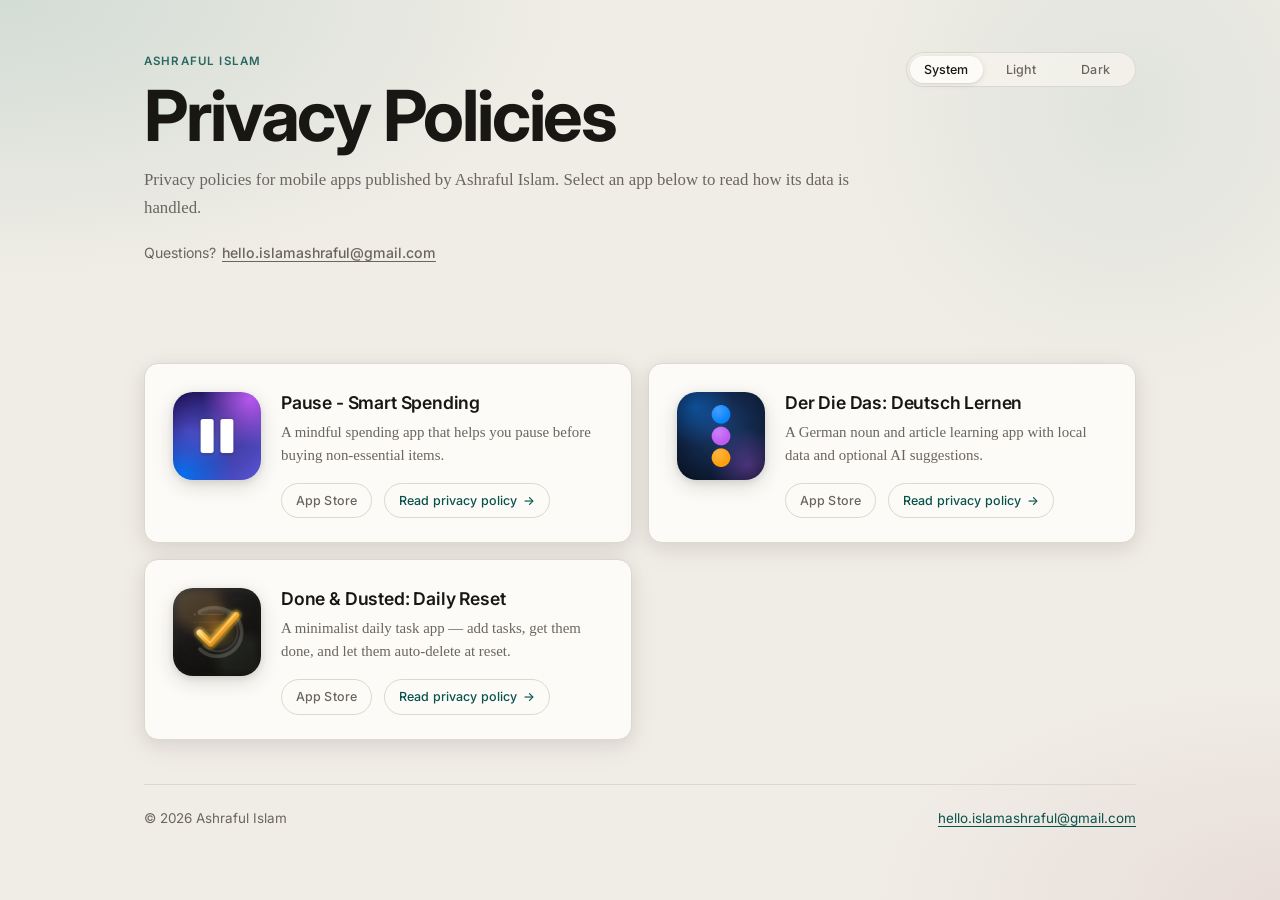
==== commit c69c8029: "Update UI" ====
--- a/index.html
+++ b/index.html
@@ -5,6 +5,9 @@
   <meta name="viewport" content="width=device-width, initial-scale=1.0" />
   <meta name="description" content="Privacy policies for apps published by Ashraful Islam." />
   <title>App Privacy Policies | Ashraful Islam</title>
+  <link rel="preconnect" href="https://fonts.googleapis.com" />
+  <link rel="preconnect" href="https://fonts.gstatic.com" crossorigin />
+  <link href="https://fonts.googleapis.com/css2?family=Inter:wght@400;500;600;700&display=swap" rel="stylesheet" />
   <link rel="stylesheet" href="assets/styles.css" />
   <link rel="icon" href="assets/pause-icon.png" />
   <script>
--- a/assets/styles.css
+++ b/assets/styles.css
@@ -1,56 +1,58 @@
+@import url('https://fonts.googleapis.com/css2?family=Inter:wght@400;500;600;700&display=swap');
+
 :root {
   color-scheme: light dark;
-  --page: #f2efe8;
-  --paper: #fdfaf4;
-  --paper-soft: #f6f2e8;
-  --ink: #1c1b18;
-  --muted: #6a6560;
-  --line: #e0d7c8;
-  --accent: #0f766e;
-  --accent-strong: #0b5d56;
-  --accent-soft: #daeee9;
+  --page: #f0ede6;
+  --paper: #fdfbf7;
+  --paper-soft: #f5f2eb;
+  --ink: #181714;
+  --muted: #6b6560;
+  --line: #ddd8ce;
+  --accent: #0c6b63;
+  --accent-strong: #09534c;
+  --accent-soft: #d6ebe7;
   --rose: #9f3a4a;
-  --shadow-sm: 0 2px 8px rgba(46, 39, 29, 0.07);
-  --shadow-md: 0 8px 32px rgba(46, 39, 29, 0.1);
-  --shadow-lg: 0 24px 72px rgba(46, 39, 29, 0.12);
-  --radius: 10px;
+  --shadow-sm: 0 1px 4px rgba(46, 39, 29, 0.06), 0 2px 8px rgba(46, 39, 29, 0.05);
+  --shadow-md: 0 4px 16px rgba(46, 39, 29, 0.08), 0 8px 32px rgba(46, 39, 29, 0.06);
+  --shadow-lg: 0 12px 40px rgba(46, 39, 29, 0.1), 0 24px 72px rgba(46, 39, 29, 0.08);
+  --radius: 14px;
   --font-body: Charter, "Bitstream Charter", "Sitka Text", Cambria, serif;
-  --font-ui: Avenir Next, Avenir, "Segoe UI", sans-serif;
+  --font-ui: 'Inter', 'Avenir Next', 'Avenir', 'Segoe UI', sans-serif;
 }
 
 :root[data-theme="dark"] {
   color-scheme: dark;
-  --page: #161512;
-  --paper: #211f1a;
-  --paper-soft: #1b1916;
-  --ink: #f2ece0;
-  --muted: #b5ada0;
-  --line: #3e3830;
+  --page: #141210;
+  --paper: #1e1c18;
+  --paper-soft: #191714;
+  --ink: #f0ead8;
+  --muted: #b0a89a;
+  --line: #363028;
   --accent: #6dc4b2;
-  --accent-strong: #95d9cc;
-  --accent-soft: #14352f;
+  --accent-strong: #90d4c6;
+  --accent-soft: #112e29;
   --rose: #de8d9b;
-  --shadow-sm: 0 2px 8px rgba(0, 0, 0, 0.2);
-  --shadow-md: 0 8px 32px rgba(0, 0, 0, 0.28);
-  --shadow-lg: 0 24px 72px rgba(0, 0, 0, 0.38);
+  --shadow-sm: 0 1px 4px rgba(0, 0, 0, 0.25), 0 2px 8px rgba(0, 0, 0, 0.2);
+  --shadow-md: 0 4px 16px rgba(0, 0, 0, 0.3), 0 8px 32px rgba(0, 0, 0, 0.25);
+  --shadow-lg: 0 12px 40px rgba(0, 0, 0, 0.38), 0 24px 72px rgba(0, 0, 0, 0.32);
 }
 
 @media (prefers-color-scheme: dark) {
   :root:not([data-theme="light"]) {
     color-scheme: dark;
-    --page: #161512;
-    --paper: #211f1a;
-    --paper-soft: #1b1916;
-    --ink: #f2ece0;
-    --muted: #b5ada0;
-    --line: #3e3830;
+    --page: #141210;
+    --paper: #1e1c18;
+    --paper-soft: #191714;
+    --ink: #f0ead8;
+    --muted: #b0a89a;
+    --line: #363028;
     --accent: #6dc4b2;
-    --accent-strong: #95d9cc;
-    --accent-soft: #14352f;
+    --accent-strong: #90d4c6;
+    --accent-soft: #112e29;
     --rose: #de8d9b;
-    --shadow-sm: 0 2px 8px rgba(0, 0, 0, 0.2);
-    --shadow-md: 0 8px 32px rgba(0, 0, 0, 0.28);
-    --shadow-lg: 0 24px 72px rgba(0, 0, 0, 0.38);
+    --shadow-sm: 0 1px 4px rgba(0, 0, 0, 0.25), 0 2px 8px rgba(0, 0, 0, 0.2);
+    --shadow-md: 0 4px 16px rgba(0, 0, 0, 0.3), 0 8px 32px rgba(0, 0, 0, 0.25);
+    --shadow-lg: 0 12px 40px rgba(0, 0, 0, 0.38), 0 24px 72px rgba(0, 0, 0, 0.32);
   }
 }
 
@@ -69,10 +71,11 @@
   margin: 0;
   min-height: 100vh;
   color: var(--ink);
-  background:
-    radial-gradient(ellipse 90% 50% at 8% 0%, rgba(15, 118, 110, 0.1), transparent 52%),
-    radial-gradient(ellipse 70% 40% at 95% 8%, rgba(159, 58, 74, 0.08), transparent 44%),
-    var(--page);
+  background-color: var(--page);
+  background-image:
+    radial-gradient(ellipse 80% 55% at 0% 0%, rgba(12, 107, 99, 0.13) 0%, transparent 58%),
+    radial-gradient(ellipse 60% 45% at 100% 100%, rgba(159, 58, 74, 0.09) 0%, transparent 55%),
+    radial-gradient(ellipse 45% 65% at 88% 12%, rgba(12, 107, 99, 0.07) 0%, transparent 52%);
   font-family: var(--font-body);
   font-size: 17px;
   line-height: 1.7;
@@ -81,18 +84,18 @@
 :root[data-theme="dark"] body,
 @media (prefers-color-scheme: dark) {
   :root:not([data-theme="light"]) body {
-    background:
-      radial-gradient(ellipse 90% 50% at 8% 0%, rgba(109, 196, 178, 0.08), transparent 52%),
-      radial-gradient(ellipse 70% 40% at 95% 8%, rgba(222, 141, 155, 0.07), transparent 44%),
-      var(--page);
+    background-image:
+      radial-gradient(ellipse 80% 55% at 0% 0%, rgba(109, 196, 178, 0.07) 0%, transparent 58%),
+      radial-gradient(ellipse 60% 45% at 100% 100%, rgba(222, 141, 155, 0.06) 0%, transparent 55%),
+      radial-gradient(ellipse 45% 65% at 88% 12%, rgba(109, 196, 178, 0.04) 0%, transparent 52%);
   }
 }
 
 :root[data-theme="dark"] body {
-  background:
-    radial-gradient(ellipse 90% 50% at 8% 0%, rgba(109, 196, 178, 0.08), transparent 52%),
-    radial-gradient(ellipse 70% 40% at 95% 8%, rgba(222, 141, 155, 0.07), transparent 44%),
-    var(--page);
+  background-image:
+    radial-gradient(ellipse 80% 55% at 0% 0%, rgba(109, 196, 178, 0.07) 0%, transparent 58%),
+    radial-gradient(ellipse 60% 45% at 100% 100%, rgba(222, 141, 155, 0.06) 0%, transparent 55%),
+    radial-gradient(ellipse 45% 65% at 88% 12%, rgba(109, 196, 178, 0.04) 0%, transparent 52%);
 }
 
 a {
@@ -131,7 +134,7 @@
   grid-template-columns: 1fr auto;
   gap: 24px;
   align-items: start;
-  padding-bottom: 32px;
+  padding-bottom: 36px;
 }
 
 /* ── Typography ──────────────────────────────────────────── */
@@ -141,7 +144,9 @@
 .meta-label,
 .summary-label,
 .theme-control button,
-.app-card-link {
+.app-card-link,
+.app-store-link,
+.contact-row {
   font-family: var(--font-ui);
 }
 
@@ -152,8 +157,9 @@
   width: fit-content;
   margin-bottom: 20px;
   color: var(--muted);
-  font-size: 0.88rem;
-  font-weight: 700;
+  font-size: 0.84rem;
+  font-weight: 500;
+  letter-spacing: 0.01em;
   text-decoration: none;
   transition: color 0.15s ease;
 }
@@ -169,12 +175,14 @@
 }
 
 .eyebrow {
-  margin: 0 0 8px;
-  color: var(--accent-strong);
-  font-size: 0.76rem;
-  font-weight: 800;
-  letter-spacing: 0.08em;
+  margin: 0 0 10px;
+  color: var(--accent-strong);
+  font-family: var(--font-ui);
+  font-size: 0.72rem;
+  font-weight: 600;
+  letter-spacing: 0.1em;
   text-transform: uppercase;
+  opacity: 0.85;
 }
 
 h1,
@@ -186,23 +194,28 @@
 
 h1 {
   max-width: 820px;
-  margin-bottom: 14px;
-  font-size: clamp(2.4rem, 6vw, 4.8rem);
+  margin-bottom: 16px;
+  font-family: var(--font-ui);
+  font-size: clamp(2.2rem, 5.5vw, 4.4rem);
+  font-weight: 700;
   line-height: 0.97;
-  letter-spacing: -0.01em;
+  letter-spacing: -0.03em;
 }
 
 h2 {
   margin-bottom: 10px;
-  font-size: 1.28rem;
-  line-height: 1.25;
+  font-family: var(--font-ui);
+  font-size: 1.05rem;
+  font-weight: 600;
+  line-height: 1.3;
   letter-spacing: -0.01em;
 }
 
 h3 {
   margin-bottom: 6px;
-  font-size: 1rem;
-  font-weight: 700;
+  font-family: var(--font-ui);
+  font-size: 0.95rem;
+  font-weight: 600;
   line-height: 1.35;
   color: var(--ink);
 }
@@ -211,7 +224,7 @@
   max-width: 720px;
   margin-bottom: 0;
   color: var(--muted);
-  font-size: 1.1rem;
+  font-size: 1.05rem;
   line-height: 1.65;
 }
 
@@ -220,23 +233,25 @@
 .theme-control {
   display: inline-grid;
   grid-template-columns: repeat(3, 1fr);
-  gap: 3px;
+  gap: 2px;
   padding: 3px;
-  border: 1px solid var(--line);
-  border-radius: calc(var(--radius) + 2px);
-  background: color-mix(in srgb, var(--paper-soft) 80%, transparent);
+  border: 1.5px solid var(--line);
+  border-radius: 100px;
+  background: color-mix(in srgb, var(--paper-soft) 85%, transparent);
   backdrop-filter: blur(8px);
 }
 
 .theme-control button {
-  min-width: 68px;
+  min-width: 64px;
   border: 0;
-  border-radius: 8px;
-  padding: 7px 10px;
+  border-radius: 100px;
+  padding: 6px 14px;
   color: var(--muted);
   background: transparent;
-  font-size: 0.84rem;
-  font-weight: 800;
+  font-family: var(--font-ui);
+  font-size: 0.78rem;
+  font-weight: 500;
+  letter-spacing: 0.01em;
   cursor: pointer;
   transition: background 0.15s ease, color 0.15s ease, box-shadow 0.15s ease;
 }
@@ -244,7 +259,7 @@
 .theme-control button[aria-pressed="true"] {
   color: var(--ink);
   background: var(--paper);
-  box-shadow: 0 1px 5px rgba(0, 0, 0, 0.12);
+  box-shadow: 0 1px 6px rgba(0, 0, 0, 0.1), 0 1px 2px rgba(0, 0, 0, 0.06);
 }
 
 .theme-control button:focus-visible,
@@ -258,7 +273,7 @@
 
 .surface {
   overflow: hidden;
-  border: 1px solid var(--line);
+  border: 1.5px solid var(--line);
   border-radius: var(--radius);
   background: color-mix(in srgb, var(--paper) 97%, transparent);
   box-shadow: var(--shadow-lg);
@@ -270,48 +285,48 @@
   display: grid;
   grid-template-columns: repeat(2, minmax(0, 1fr));
   gap: 16px;
-  margin-top: 32px;
+  margin-top: 36px;
 }
 
 .app-card {
   position: relative;
   display: grid;
   grid-template-columns: auto 1fr;
-  gap: 18px;
+  gap: 20px;
   align-items: start;
-  padding: 24px;
-  border: 1px solid var(--line);
+  padding: 28px 28px 24px;
+  border: 1.5px solid var(--line);
   border-radius: var(--radius);
   background: var(--paper);
   color: inherit;
   box-shadow: var(--shadow-md);
   transition:
-    transform 0.2s ease,
-    box-shadow 0.2s ease,
-    border-color 0.2s ease;
+    transform 0.18s ease,
+    box-shadow 0.18s ease,
+    border-color 0.18s ease;
 }
 
 .app-card:hover {
-  transform: translateY(-2px);
+  transform: translateY(-3px);
   box-shadow: var(--shadow-lg);
-  border-color: color-mix(in srgb, var(--accent) 40%, var(--line));
+  border-color: color-mix(in srgb, var(--accent) 35%, var(--line));
   color: inherit;
 }
 
 .app-card img,
 .app-card-icon-link img,
 .policy-icon {
-  width: 76px;
-  height: 76px;
-  border-radius: 17px;
-  box-shadow: 0 8px 24px rgba(32, 32, 29, 0.18);
+  width: 88px;
+  height: 88px;
+  border-radius: 20px;
+  box-shadow: 0 6px 20px rgba(32, 32, 29, 0.15), 0 2px 6px rgba(32, 32, 29, 0.1);
   flex-shrink: 0;
 }
 
 .app-card-icon-link {
   display: block;
   line-height: 0;
-  border-radius: 17px;
+  border-radius: 20px;
   flex-shrink: 0;
 }
 
@@ -324,28 +339,43 @@
   display: flex;
   flex-wrap: wrap;
   align-items: center;
-  gap: 10px 16px;
+  gap: 8px 12px;
   margin: 0;
 }
 
 .app-card-actions .app-store-link {
   position: relative;
   z-index: 1;
-  font-family: var(--font-ui);
-  font-size: 0.88rem;
-  font-weight: 700;
+  display: inline-flex;
+  align-items: center;
+  padding: 6px 14px;
+  border: 1.5px solid var(--line);
+  border-radius: 100px;
+  font-family: var(--font-ui);
+  font-size: 0.78rem;
+  font-weight: 500;
+  letter-spacing: 0.01em;
+  color: var(--muted);
   text-decoration: none;
+  background: transparent;
+  transition: border-color 0.15s ease, color 0.15s ease, background 0.15s ease;
+}
+
+.app-card-actions .app-store-link:hover {
+  border-color: var(--accent);
+  color: var(--accent-strong);
+  background: var(--accent-soft);
 }
 
 .app-card h2 {
   margin-bottom: 6px;
-  font-size: 1.15rem;
+  font-size: 1.1rem;
 }
 
 .app-card p {
-  margin-bottom: 14px;
-  color: var(--muted);
-  font-size: 0.95rem;
+  margin-bottom: 16px;
+  color: var(--muted);
+  font-size: 0.93rem;
   line-height: 1.55;
 }
 
@@ -355,23 +385,35 @@
   display: inline-flex;
   align-items: center;
   gap: 5px;
-  color: var(--accent-strong);
-  font-weight: 800;
-  font-size: 0.92rem;
+  padding: 6px 14px;
+  border: 1.5px solid var(--line);
+  border-radius: 100px;
+  color: var(--accent-strong);
+  font-family: var(--font-ui);
+  font-weight: 500;
+  font-size: 0.78rem;
+  letter-spacing: 0.01em;
   text-decoration: none;
-  transition: gap 0.15s ease, color 0.15s ease;
+  background: transparent;
+  transition: gap 0.15s ease, color 0.15s ease, border-color 0.15s ease, background 0.15s ease;
+}
+
+.app-card-link:hover {
+  background: var(--accent-soft);
+  border-color: var(--accent);
+  color: var(--accent-strong);
 }
 
 .app-card-link .arrow {
   transition: transform 0.15s ease;
 }
 
+.app-card-link:hover .arrow {
+  transform: translateX(3px);
+}
+
 .app-card:hover .app-card-link {
   color: var(--accent-strong);
-}
-
-.app-card:hover .arrow {
-  transform: translateX(3px);
 }
 
 /* ── Home — contact row ──────────────────────────────────── */
@@ -383,12 +425,12 @@
   margin-top: 20px;
   color: var(--muted);
   font-family: var(--font-ui);
-  font-size: 0.9rem;
+  font-size: 0.88rem;
 }
 
 .contact-row a {
   color: var(--muted);
-  font-weight: 700;
+  font-weight: 500;
 }
 
 .contact-row a:hover {
@@ -408,7 +450,7 @@
 .policy-hero > a {
   display: block;
   line-height: 0;
-  border-radius: 17px;
+  border-radius: 20px;
   flex-shrink: 0;
 }
 
@@ -426,13 +468,13 @@
 .summary {
   display: grid;
   grid-template-columns: repeat(3, 1fr);
-  border-bottom: 1px solid var(--line);
-  background: var(--paper-soft);
+  border-bottom: 1.5px solid var(--line);
+  background: color-mix(in srgb, var(--paper-soft) 90%, transparent);
 }
 
 .summary-item {
-  padding: 16px 22px;
-  border-right: 1px solid var(--line);
+  padding: 18px 24px;
+  border-right: 1.5px solid var(--line);
 }
 
 .summary-item:last-child {
@@ -442,31 +484,34 @@
 .summary-label {
   display: block;
   color: var(--muted);
-  font-size: 0.75rem;
-  font-weight: 800;
-  letter-spacing: 0.06em;
+  font-family: var(--font-ui);
+  font-size: 0.7rem;
+  font-weight: 600;
+  letter-spacing: 0.08em;
   text-transform: uppercase;
+  opacity: 0.85;
 }
 
 .summary-value {
   display: flex;
   align-items: center;
-  gap: 7px;
-  margin-top: 4px;
+  gap: 8px;
+  margin-top: 5px;
   color: var(--ink);
   font-family: var(--font-ui);
-  font-size: 0.92rem;
-  font-weight: 800;
+  font-size: 0.88rem;
+  font-weight: 600;
+  letter-spacing: -0.01em;
 }
 
 .summary-value::before {
   content: "";
-  width: 8px;
-  height: 8px;
-  flex: 0 0 8px;
+  width: 7px;
+  height: 7px;
+  flex: 0 0 7px;
   border-radius: 999px;
   background: var(--accent);
-  opacity: 0.7;
+  opacity: 0.75;
 }
 
 /* ── Policy page — body ──────────────────────────────────── */
@@ -477,36 +522,35 @@
 
 .notice {
   display: inline-flex;
-  align-items: center;
-  gap: 8px;
-  margin-bottom: 24px;
-  border-radius: var(--radius);
-  padding: 9px 13px;
+  align-items: flex-start;
+  gap: 10px;
+  margin-bottom: 28px;
+  border-left: 3px solid var(--accent);
+  border-radius: 0 10px 10px 0;
+  padding: 12px 16px;
   background: var(--accent-soft);
   color: var(--accent-strong);
   font-family: var(--font-ui);
-  font-size: 0.88rem;
-  font-weight: 800;
-  line-height: 1.3;
-}
-
-.notice::before {
-  content: "";
-  width: 8px;
-  height: 8px;
-  flex: 0 0 8px;
-  border-radius: 999px;
-  background: var(--accent);
+  font-size: 0.86rem;
+  font-weight: 500;
+  line-height: 1.45;
+  letter-spacing: 0.005em;
 }
 
 section {
-  margin-top: 28px;
-  padding-top: 28px;
-  border-top: 1px solid var(--line);
+  margin-top: 0;
+  padding-top: 24px;
+  padding-bottom: 24px;
+  border-bottom: 1px solid var(--line);
 }
 
 section:first-of-type {
-  margin-top: 12px;
+  padding-top: 12px;
+}
+
+section:last-of-type {
+  border-bottom: none;
+  padding-bottom: 0;
 }
 
 ul {
@@ -523,16 +567,18 @@
 
 .footer {
   margin-top: 32px;
-  padding-top: 22px;
+  padding-top: 20px;
   border-top: 1px solid var(--line);
   color: var(--muted);
   font-family: var(--font-ui);
-  font-size: 0.88rem;
+  font-size: 0.82rem;
+  font-weight: 400;
+  letter-spacing: 0.01em;
   text-align: center;
 }
 
 .site-footer {
-  margin-top: 40px;
+  margin-top: 44px;
   padding-top: 22px;
   border-top: 1px solid var(--line);
   display: flex;
@@ -542,7 +588,8 @@
   flex-wrap: wrap;
   color: var(--muted);
   font-family: var(--font-ui);
-  font-size: 0.88rem;
+  font-size: 0.84rem;
+  font-weight: 400;
 }
 
 /* ── Responsive ──────────────────────────────────────────── */
@@ -584,13 +631,19 @@
     padding: 20px;
   }
 
+  .app-card img,
+  .app-card-icon-link img {
+    width: 76px;
+    height: 76px;
+  }
+
   .summary {
     grid-template-columns: 1fr;
   }
 
   .summary-item {
     border-right: 0;
-    border-bottom: 1px solid var(--line);
+    border-bottom: 1.5px solid var(--line);
   }
 
   .summary-item:last-child {
